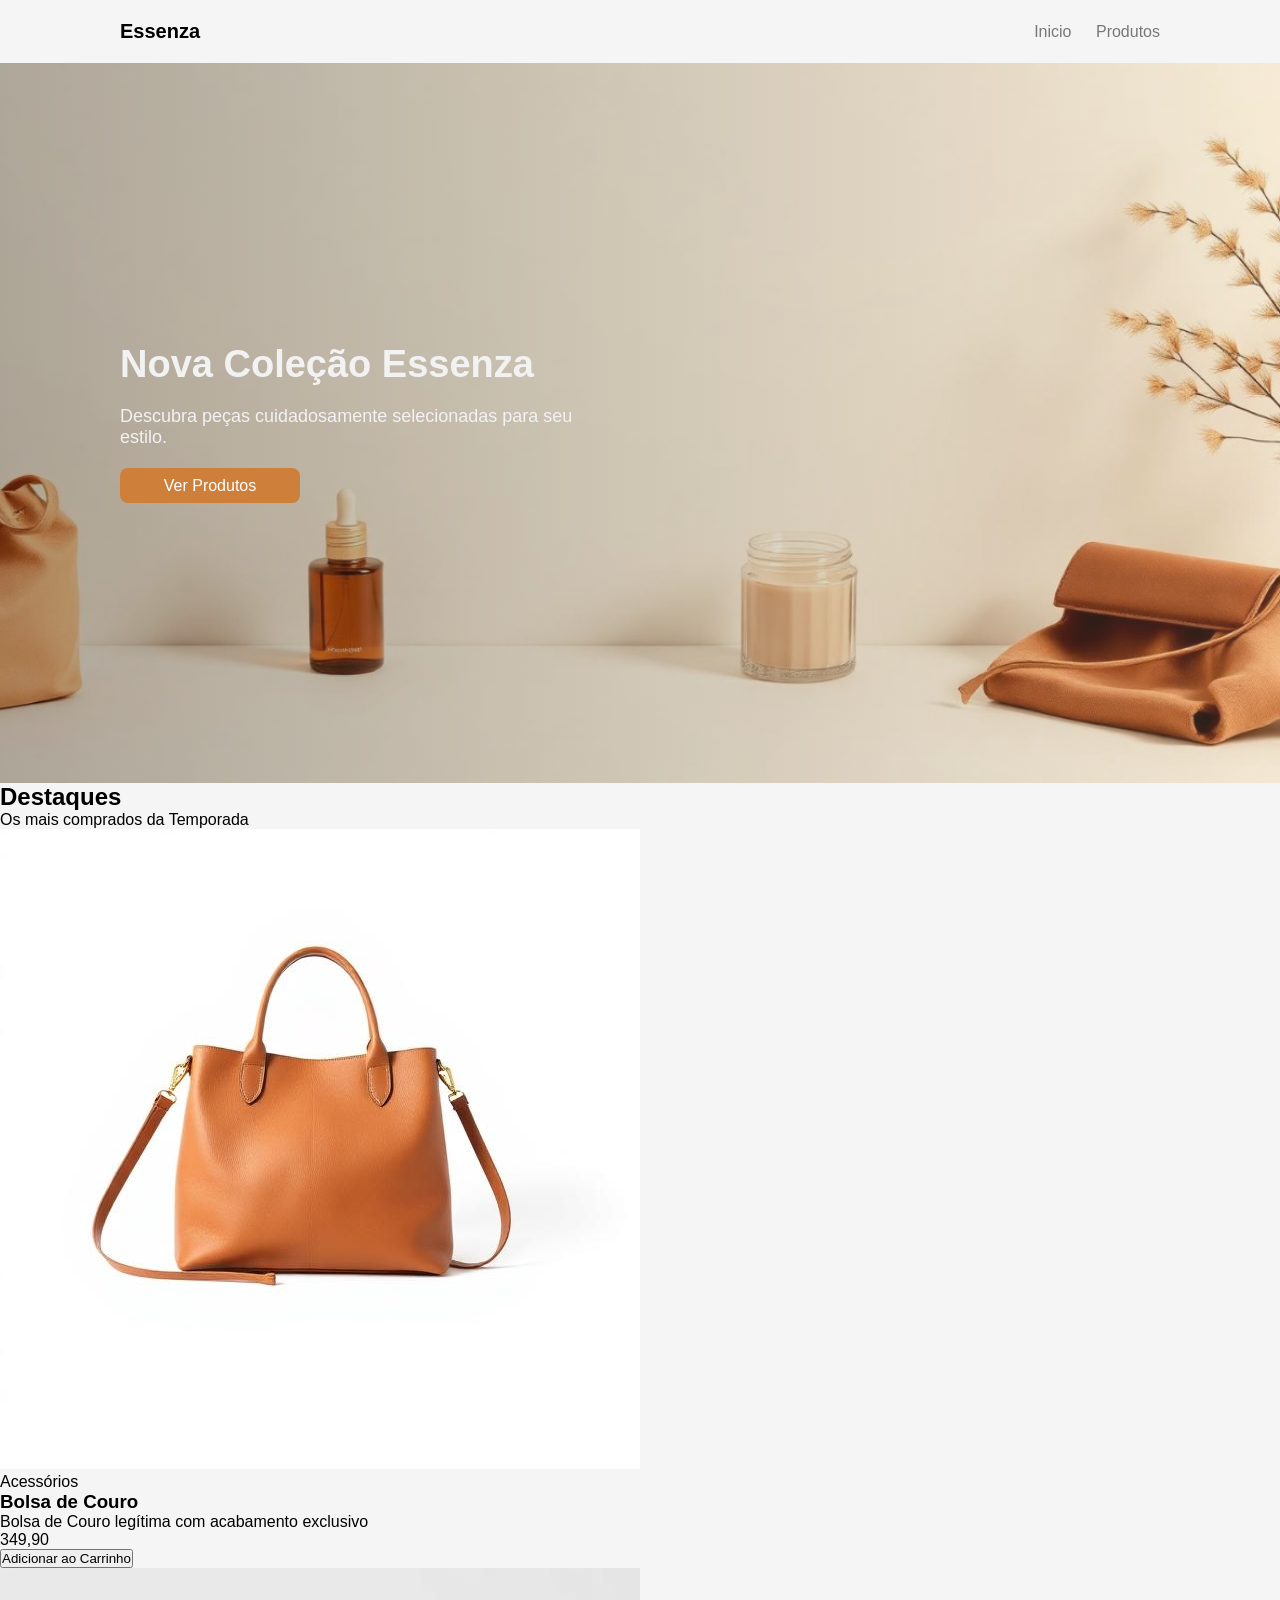
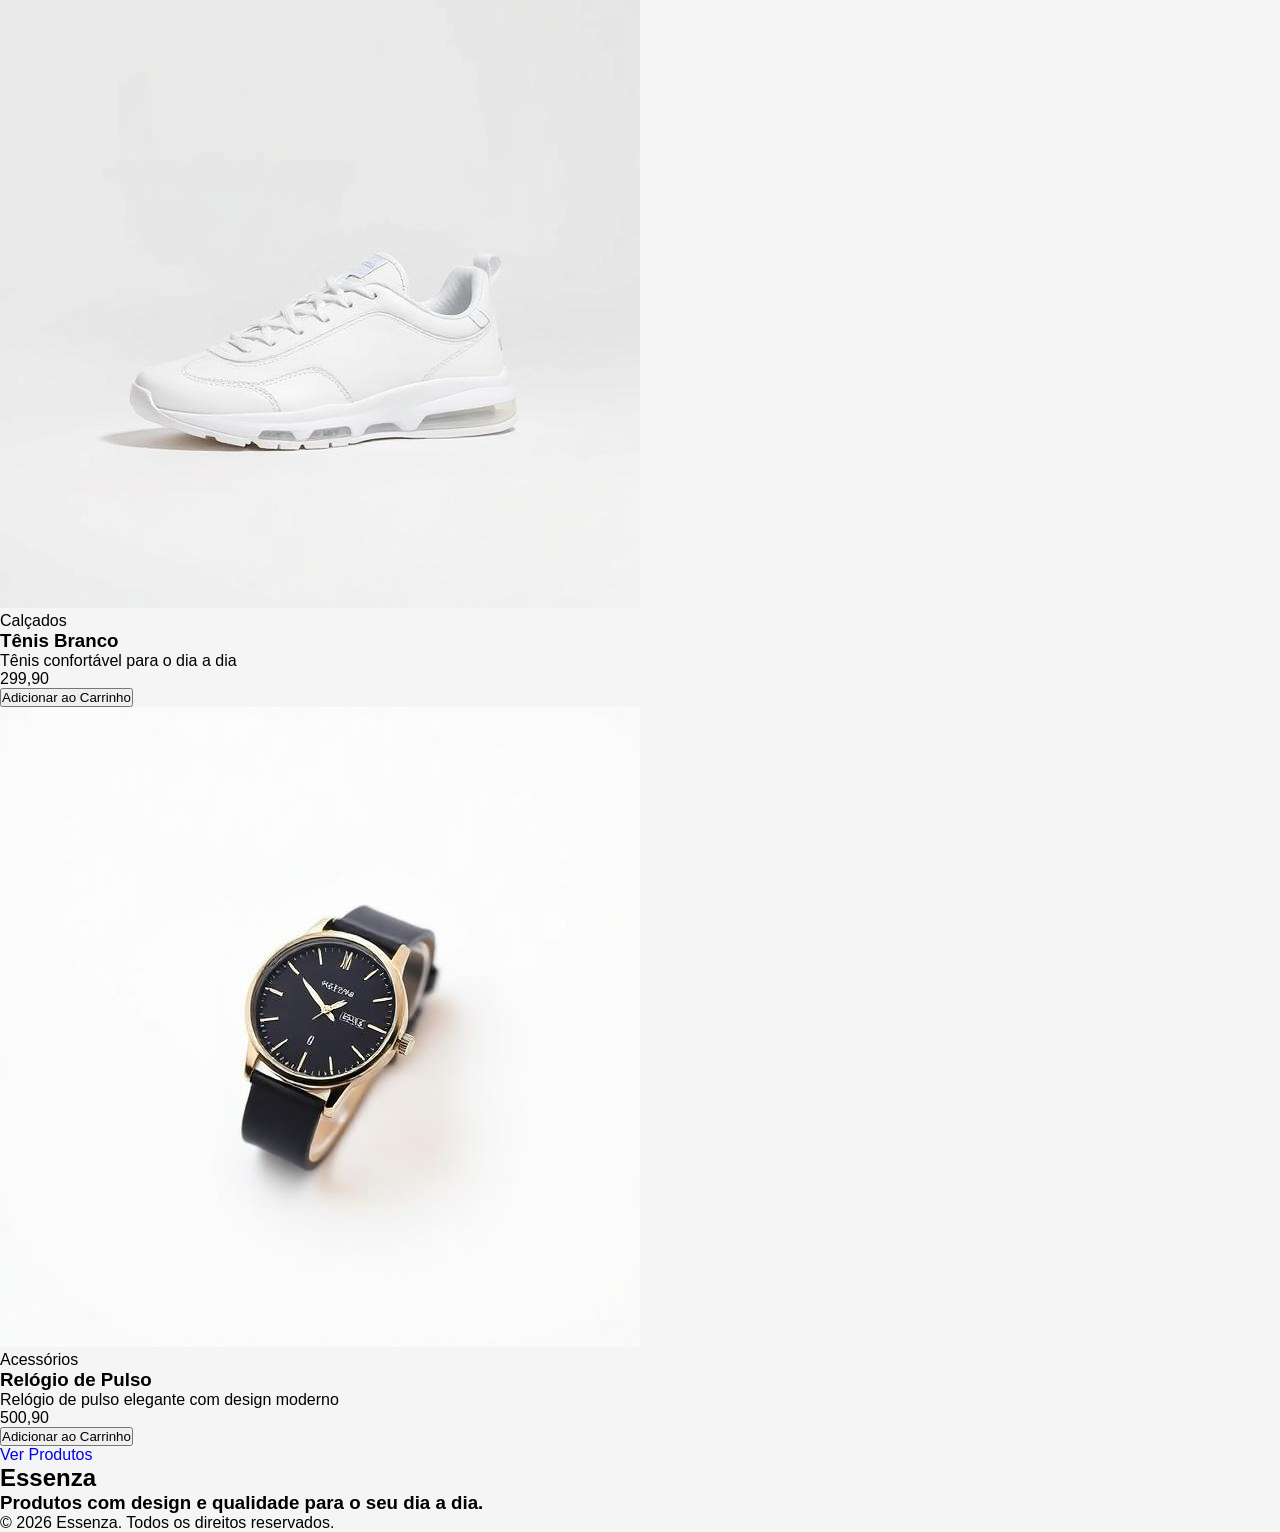
==== index.html @ c549a022 "Be my baby" ====
<!DOCTYPE html>
<html lang="en">
<head>
    <meta charset="UTF-8">
    <meta name="viewport" content="width=device-width, initial-scale=1.0">
    <title>Essenza</title>
    <link rel="stylesheet" href="/assets/css/index.css">
</head>
<body>
    <header>
        <h2>Essenza</h2>

        <nav>
            <a href="/index.html">Inicio</a>
            <a href="/produtos.html">Produtos</a>
        </nav>
    </header>

    <main>
        <section id="banner">
            <div>            
                <h1>Nova Coleção Essenza</h1>
                <p>Descubra peças cuidadosamente selecionadas para seu <br> estilo.</p>
                <a href="/produtos.html">Ver Produtos</a>
            </div>
        </section>

        <section id="destaques">
            <h2>Destaques</h2>
            <p>Os mais comprados da Temporada</p>

            <div class="produtos">
                <div class="card">
                    <img src="./assets/images/bolsa.jpeg" alt="bolsa de couro">
                    <div class="detalhes">
                        <p class="tag">Acessórios</p>
                        <h3>Bolsa de Couro</h3>
                        <p class="descricao">Bolsa de Couro legítima com acabamento exclusivo</p>

                        <div class="carrinho">
                            <p class="preço">349,90</p>
                            <button>Adicionar ao Carrinho</button>
                        </div>
                    </div>
                </div>

                <div class="card">
                    <img src="./assets/images/tenis.jpeg" alt="Tenis branco">
                    <div class="detalhes">
                        <p class="tag">Calçados</p>
                        <h3>Tênis Branco</h3>
                        <p class="descricao">Tênis confortável para o dia a dia</p>

                        <div class="carrinho">
                            <p class="preço">299,90</p>
                            <button>Adicionar ao Carrinho</button>
                        </div>
                    </div>
                </div>

                <div class="card">
                    <img src="./assets/images/relogio.jpeg" alt="Relógio de pulso">
                    <div class="detalhes">
                        <p class="tag">Acessórios</p>
                        <h3>Relógio de Pulso</h3>
                        <p class="descricao">Relógio de pulso elegante com design moderno</p>

                        <div class="carrinho">
                            <p class="preço">500,90</p>
                            <button>Adicionar ao Carrinho</button>
                        </div>
                    </div>
                </div>
            </div>

            <a href="/produtos.html">Ver Produtos</a>
        </section>
    </main>

    <footer>
        <h2>Essenza</h2>
        <h3>Produtos com design e qualidade para o seu dia a dia.</h3>
        <p>&copy; 2026 Essenza. Todos os direitos reservados.</p>
    </footer>

</body>
</html>
---- assets/css/index.css ----
* {
    box-sizing: border-box;
    padding: 0;
    margin: 0;
}

a {
    text-decoration: none;
}

body {
    font-family:'Lucida Sans', 'Lucida Sans Regular', 'Lucida Grande', 'Lucida Sans Unicode', Geneva, Verdana, sans-serif;
    background-color: #F5F5F5;
}

header{
    display: flex;
    align-items: center;
    justify-content: space-between;
    padding: 20px 120px;
}

header h2{
    font-size: 20px;
}

header nav a{
    color:#777777;
    font-size: 16px;
    transition: .3s;
}

header nav a:first-of-type{
    margin-right: 20px;
}

header nav a:hover{
    color: #CE7F3A;
}

/* BAnner */

#banner {
    background: linear-gradient(to right, rgba(11, 9, 8, 0.3), rgba(215, 184, 143, 0.178)), url('../images/banner.jpeg') no-repeat center center;
    background-size: cover;
    background-repeat: no-repeat;
    min-height: 720px;
    padding: 0 120px;
    display: flex;
    align-items: center;   
}

#banner div h1 {
    font-size: 38px;
    color: #f2f2f2;
}

#banner div p {
    font-size: 18px;
    margin: 20px 0;
    color:#f2f2f2;
}

#banner div a {
    display: flex;
    align-items: center;
    justify-content: center;
    background-color: #CE7F3A;
    color: #FFFFFF;
    font-size: 16px;
    width: 180px;
    height: 35px;
    border-radius: 8px;
    transition: .3s;
}

#banner div a:hover {
    background-color: #B86B2E;
}
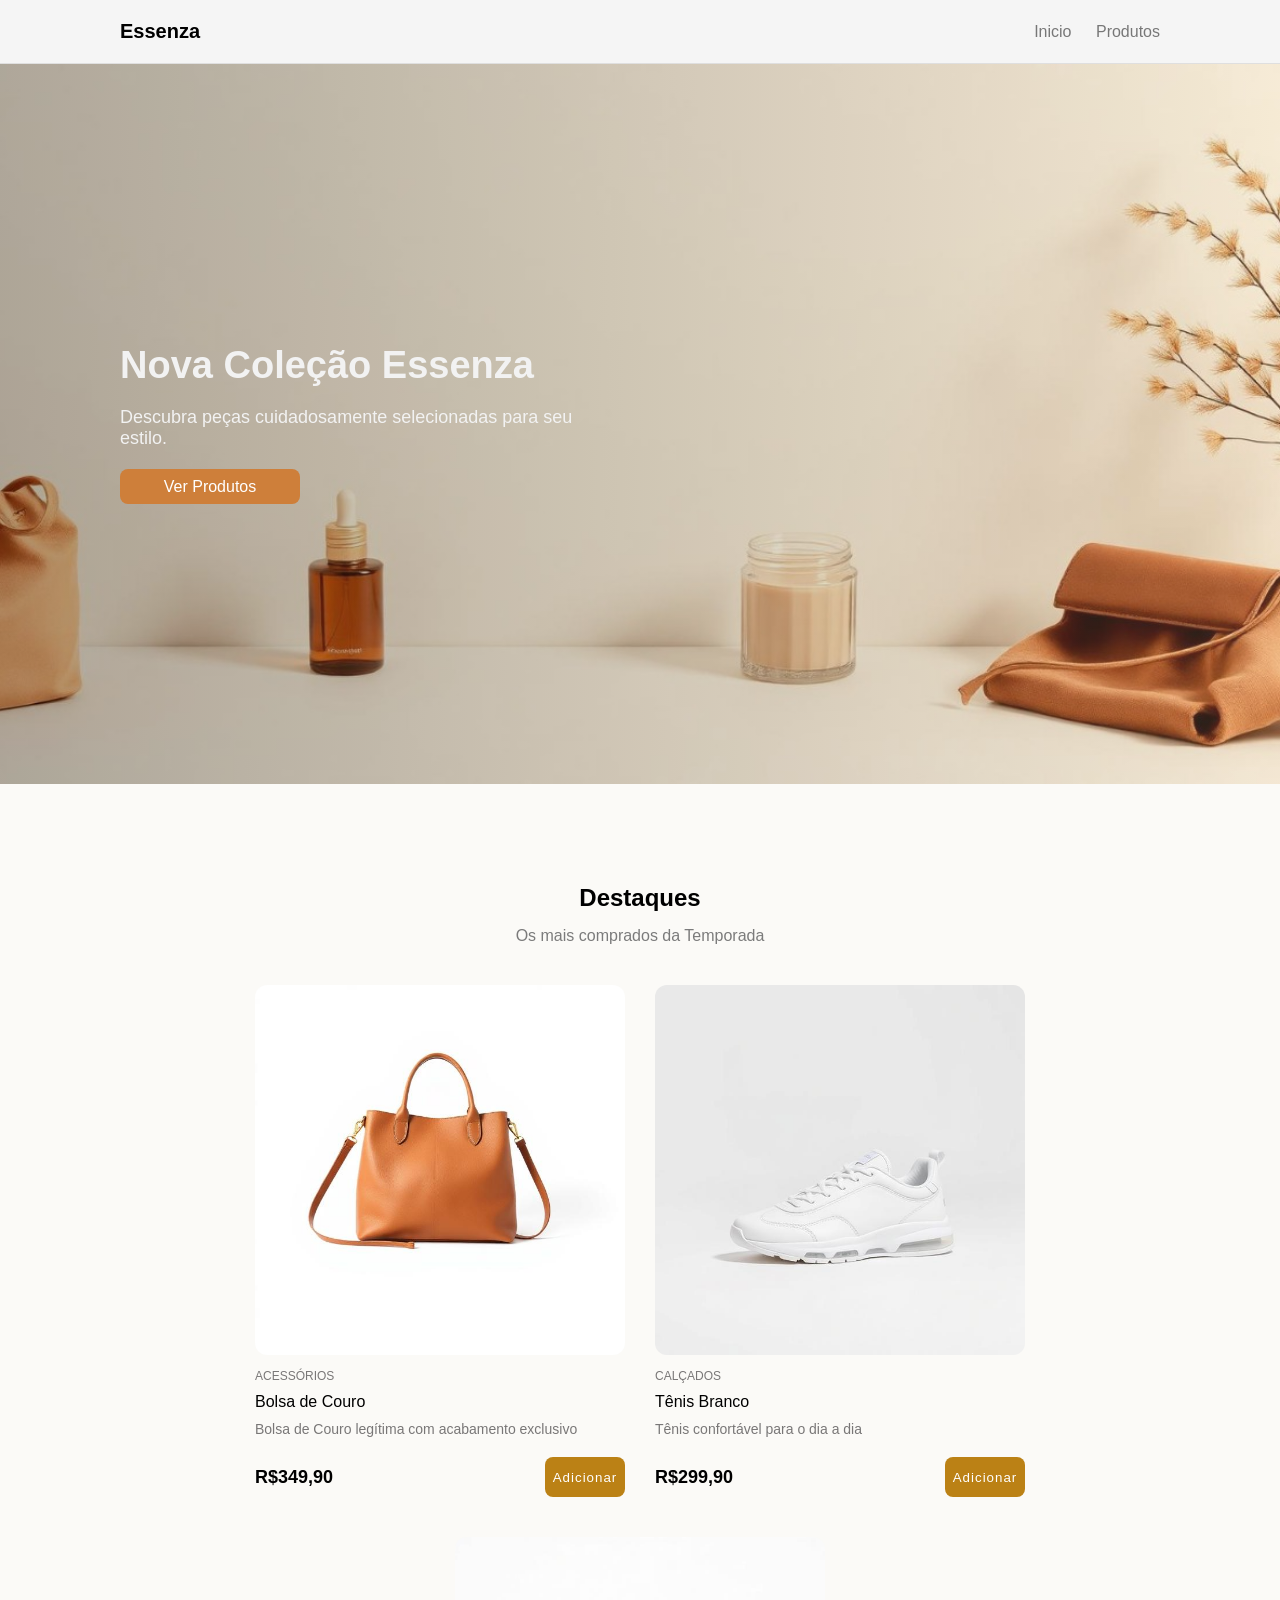
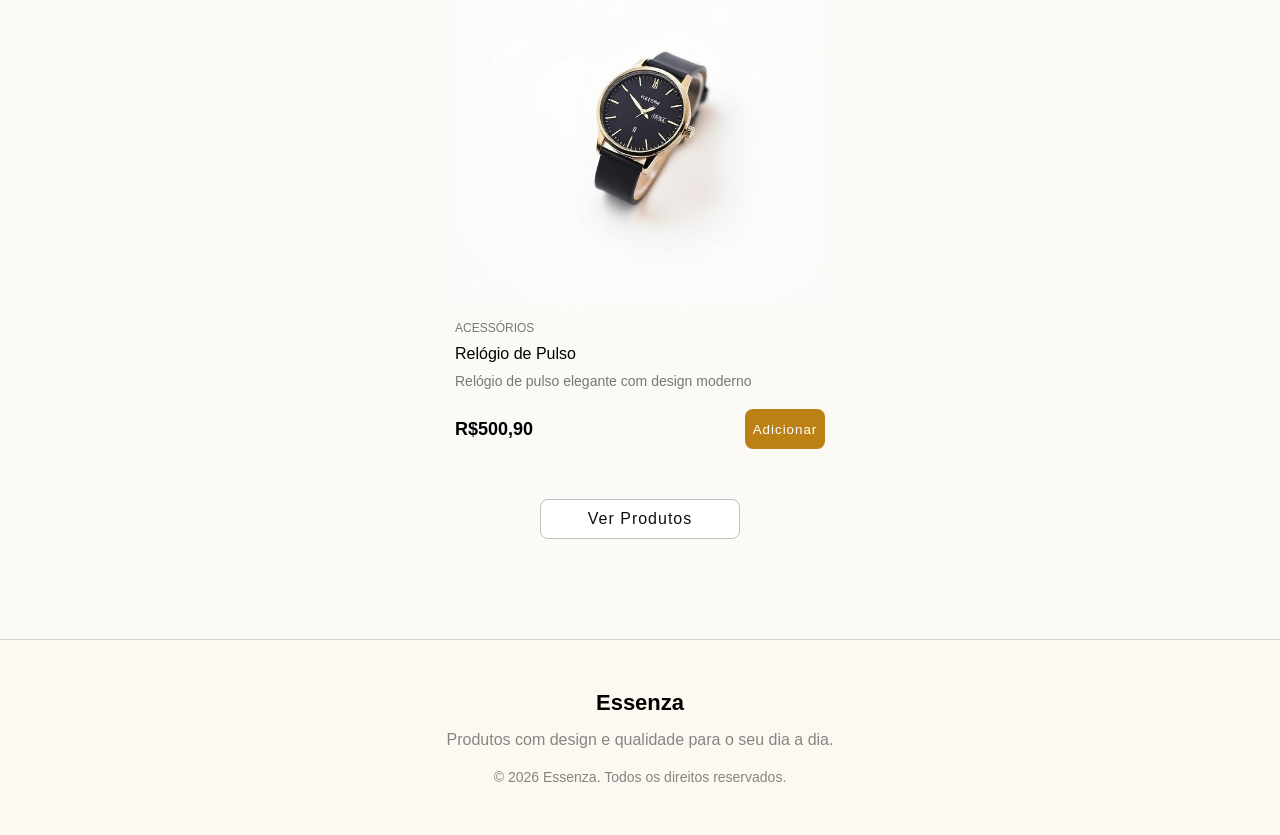
==== commit 95200d5e: "girl" ====
--- a/index.html
+++ b/index.html
@@ -4,15 +4,15 @@
     <meta charset="UTF-8">
     <meta name="viewport" content="width=device-width, initial-scale=1.0">
     <title>Essenza</title>
-    <link rel="stylesheet" href="/assets/css/index.css">
+    <link rel="stylesheet" href="/assets/css/style.css">
 </head>
 <body>
     <header>
         <h2>Essenza</h2>
 
         <nav>
-            <a href="/index.html">Inicio</a>
-            <a href="/produtos.html">Produtos</a>
+            <a href="./index.html">Inicio</a>
+            <a href="./produtos.html">Produtos</a>
         </nav>
     </header>
 
@@ -21,25 +21,27 @@
             <div>            
                 <h1>Nova Coleção Essenza</h1>
                 <p>Descubra peças cuidadosamente selecionadas para seu <br> estilo.</p>
-                <a href="/produtos.html">Ver Produtos</a>
+                <a href="./produtos.html">Ver Produtos</a>
             </div>
         </section>
 
         <section id="destaques">
             <h2>Destaques</h2>
-            <p>Os mais comprados da Temporada</p>
+            <p class="subtitulo">Os mais comprados da Temporada</p>
 
             <div class="produtos">
                 <div class="card">
                     <img src="./assets/images/bolsa.jpeg" alt="bolsa de couro">
                     <div class="detalhes">
-                        <p class="tag">Acessórios</p>
-                        <h3>Bolsa de Couro</h3>
-                        <p class="descricao">Bolsa de Couro legítima com acabamento exclusivo</p>
+                        <div class="detalhes-textos">
+                            <p class="tag">Acessórios</p>
+                            <h3>Bolsa de Couro</h3>
+                            <p class="descricao">Bolsa de Couro legítima com acabamento exclusivo</p>
+                        </div>
 
-                        <div class="carrinho">
-                            <p class="preço">349,90</p>
-                            <button>Adicionar ao Carrinho</button>
+                        <div class="comprar">
+                            <p class="preço">R$349,90</p>
+                            <button>Adicionar</button>
                         </div>
                     </div>
                 </div>
@@ -47,13 +49,15 @@
                 <div class="card">
                     <img src="./assets/images/tenis.jpeg" alt="Tenis branco">
                     <div class="detalhes">
-                        <p class="tag">Calçados</p>
-                        <h3>Tênis Branco</h3>
-                        <p class="descricao">Tênis confortável para o dia a dia</p>
+                        <div class="detalhes-textos">
+                            <p class="tag">Calçados</p>
+                            <h3>Tênis Branco</h3>
+                            <p class="descricao">Tênis confortável para o dia a dia</p>
+                        </div>
 
-                        <div class="carrinho">
-                            <p class="preço">299,90</p>
-                            <button>Adicionar ao Carrinho</button>
+                        <div class="comprar">
+                            <p class="preço">R$299,90</p>
+                            <button>Adicionar</button>
                         </div>
                     </div>
                 </div>
@@ -65,22 +69,22 @@
                         <h3>Relógio de Pulso</h3>
                         <p class="descricao">Relógio de pulso elegante com design moderno</p>
 
-                        <div class="carrinho">
-                            <p class="preço">500,90</p>
-                            <button>Adicionar ao Carrinho</button>
+                        <div class="comprar">
+                            <p class="preço">R$500,90</p>
+                            <button>Adicionar</button>
                         </div>
                     </div>
                 </div>
             </div>
 
-            <a href="/produtos.html">Ver Produtos</a>
+            <a class="cta-ver-todos" href="/produtos.html">Ver Produtos</a>
         </section>
     </main>
 
     <footer>
         <h2>Essenza</h2>
-        <h3>Produtos com design e qualidade para o seu dia a dia.</h3>
-        <p>&copy; 2026 Essenza. Todos os direitos reservados.</p>
+        <p>Produtos com design e qualidade para o seu dia a dia.</p>
+        <p class="copyright">&copy; 2026 Essenza. Todos os direitos reservados.</p>
     </footer>
 
 </body>
--- a/assets/css/style.css
+++ b/assets/css/style.css
@@ -0,0 +1,230 @@
+* {
+    box-sizing: border-box;
+    padding: 0;
+    margin: 0;
+}
+
+a {
+    text-decoration: none;
+}
+
+body {
+    font-family:'Lucida Sans', 'Lucida Sans Regular', 'Lucida Grande', 'Lucida Sans Unicode', Geneva, Verdana, sans-serif;
+    background-color: #F5F5F5;
+}
+
+header{
+    display: flex;
+    align-items: center;
+    justify-content: space-between;
+    padding: 20px 120px;
+    border-bottom: 1px solid rgb(223, 223, 223);
+}
+
+header h2{
+    font-size: 20px;
+}
+
+header nav a{
+    color:#777777;
+    font-size: 16px;
+    transition: .3s;
+}
+
+header nav a:first-of-type{
+    margin-right: 20px;
+}
+
+header nav a:hover{
+    color: #CE7F3A;
+}
+
+/* BAnner */
+
+#banner {
+    background: linear-gradient(to right, rgba(11, 9, 8, 0.3), rgba(215, 184, 143, 0.178)), url('../images/banner.jpeg') no-repeat center center;
+    background-size: cover;
+    background-repeat: no-repeat;
+    min-height: 720px;
+    padding: 0 120px;
+    display: flex;
+    align-items: center;   
+}
+
+#banner div h1 {
+    font-size: 38px;
+    color: #f2f2f2;
+}
+
+#banner div p {
+    font-size: 18px;
+    margin: 20px 0;
+    color:#f2f2f2;
+}
+
+#banner div a {
+    display: flex;
+    align-items: center;
+    justify-content: center;
+    background-color: #CE7F3A;
+    color: #FFFFFF;
+    font-size: 16px;
+    width: 180px;
+    height: 35px;
+    border-radius: 8px;
+    transition: .3s;
+}
+
+#banner div a:hover {
+    background-color: #B86B2E;
+}   
+
+#destaques {
+    text-align: center;
+    padding: 100px 120px;
+    background-color: rgb(251, 250, 247);
+}
+
+#destaques h2 {
+    font-size: 24px;
+    margin-bottom: 15px;
+}
+
+.subtitulo {
+    font-size: 16px;
+    color: rgb(123, 123, 123);
+}
+
+.produtos {
+    display: flex;
+    text-align: left;
+    flex-wrap: wrap;
+    gap: 30px;
+    justify-content: center;
+    margin: 40px 0;
+}
+.card {
+   width: 100%;
+   max-width: 370px;
+   border-radius: 12px;
+}
+
+.card img {
+    width: 100%;
+    border-radius: 12px;
+}
+
+.card .detalhes {
+    margin: 10px 0;
+}
+
+.detalhes .tag {
+    text-transform: uppercase;
+    color: rgb(121, 119, 119);
+    font-size: 12px;
+}
+
+.detalhes h3 {
+    margin: 10px 0;
+    font-weight: 400;
+    font-size: 16px;
+}
+
+.descricao {
+    color: rgb(121, 119, 119);
+    font-size: 14px;
+}
+
+.comprar {
+    display: flex;
+    align-items: center;
+    justify-content: space-between;
+    margin-top: 20px;
+}
+
+.comprar p {
+    font-size:18px;
+    font-weight: 600;   
+}
+
+.comprar button {
+    width: 80px;
+    height: 40px;
+    border-radius: 8px;
+    color: white;
+    letter-spacing: 1px;
+    background-color: rgb(187, 129, 21);
+    cursor: pointer;
+    transition: .3s;
+    border: none;
+}
+
+.comprar button:hover {
+    background-color: rgb(233, 160, 25);
+}
+
+.cta-ver-todos {
+    display: flex;
+    width: 200px;
+    height: 40px;
+    justify-content: center;
+    text-align: center;
+    border-radius: 8px;
+    letter-spacing: 1px;
+    background-color: white;
+    color: rgb(15, 15, 15);
+    transition: .3s;
+    margin: 0 auto;
+    font-size: 16px;
+    border: 1px solid rgb(192, 192, 192);
+    padding: 10px 0;
+}
+.cta-ver-todos:hover {
+    background-color: rgb(238, 238, 238);
+}
+
+footer {
+    text-align: center;
+    padding: 50px 0;
+    border-top: 1px solid rgb(218, 213, 213);
+    background-color: rgb(254, 249, 240);
+}
+
+footer h2 {
+    font-size: 22px;
+}
+
+footer p {
+    color: rgb(133, 133, 133);
+}
+
+footer p:not(.copyright) {
+    margin: 15px 0 20px 0;
+}
+
+.copyright{
+    font-size: 14px;
+}
+
+/* Produtos */
+
+#main-produtos {
+    padding: 50px 120px;
+}
+
+#main-produtos h1 {
+    font-size: 32px;
+    margin-bottom: 15px;
+}
+
+.botoes {
+    margin: 40px 0;
+}
+
+.tag-produtos {
+    background-color: white;
+    border: 1px solid rgb(215, 215, 215);
+    padding: 8px 10px;
+    border-radius: 8px;
+    cursor: pointer;
+}
